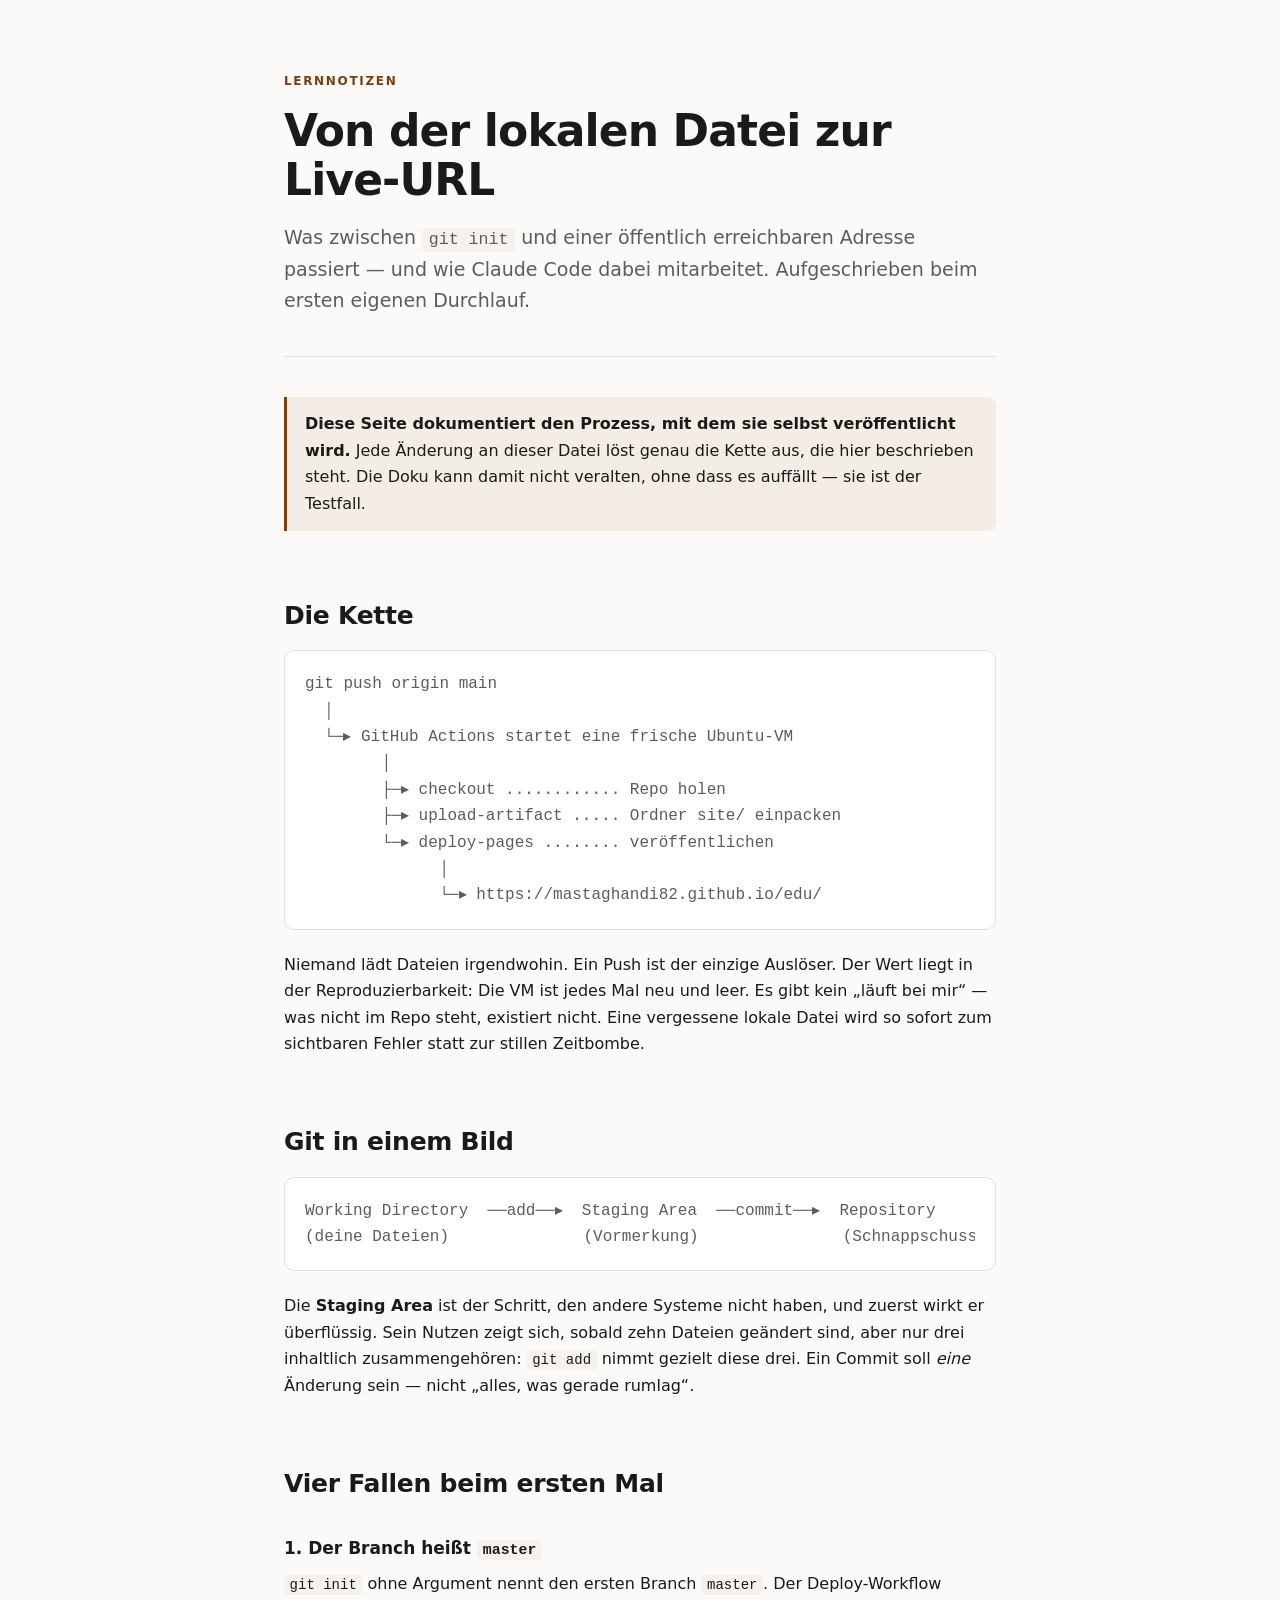
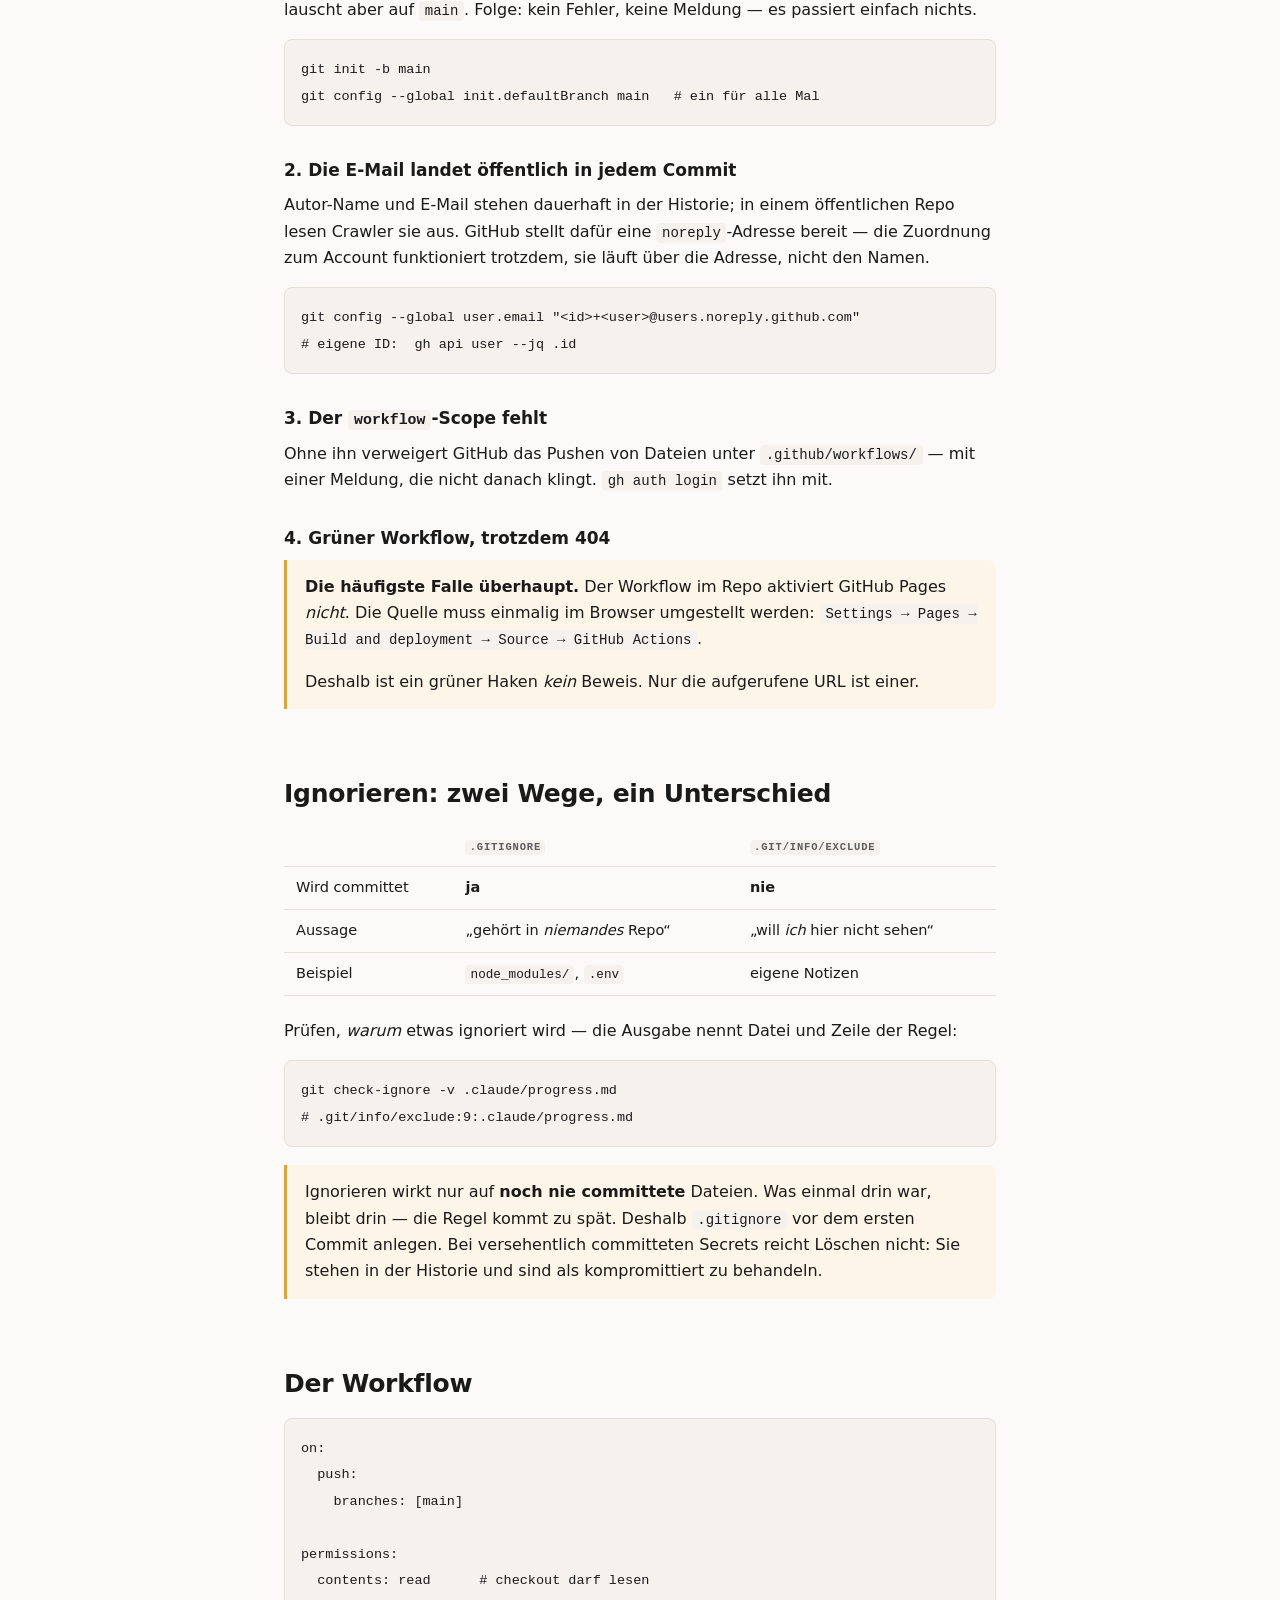
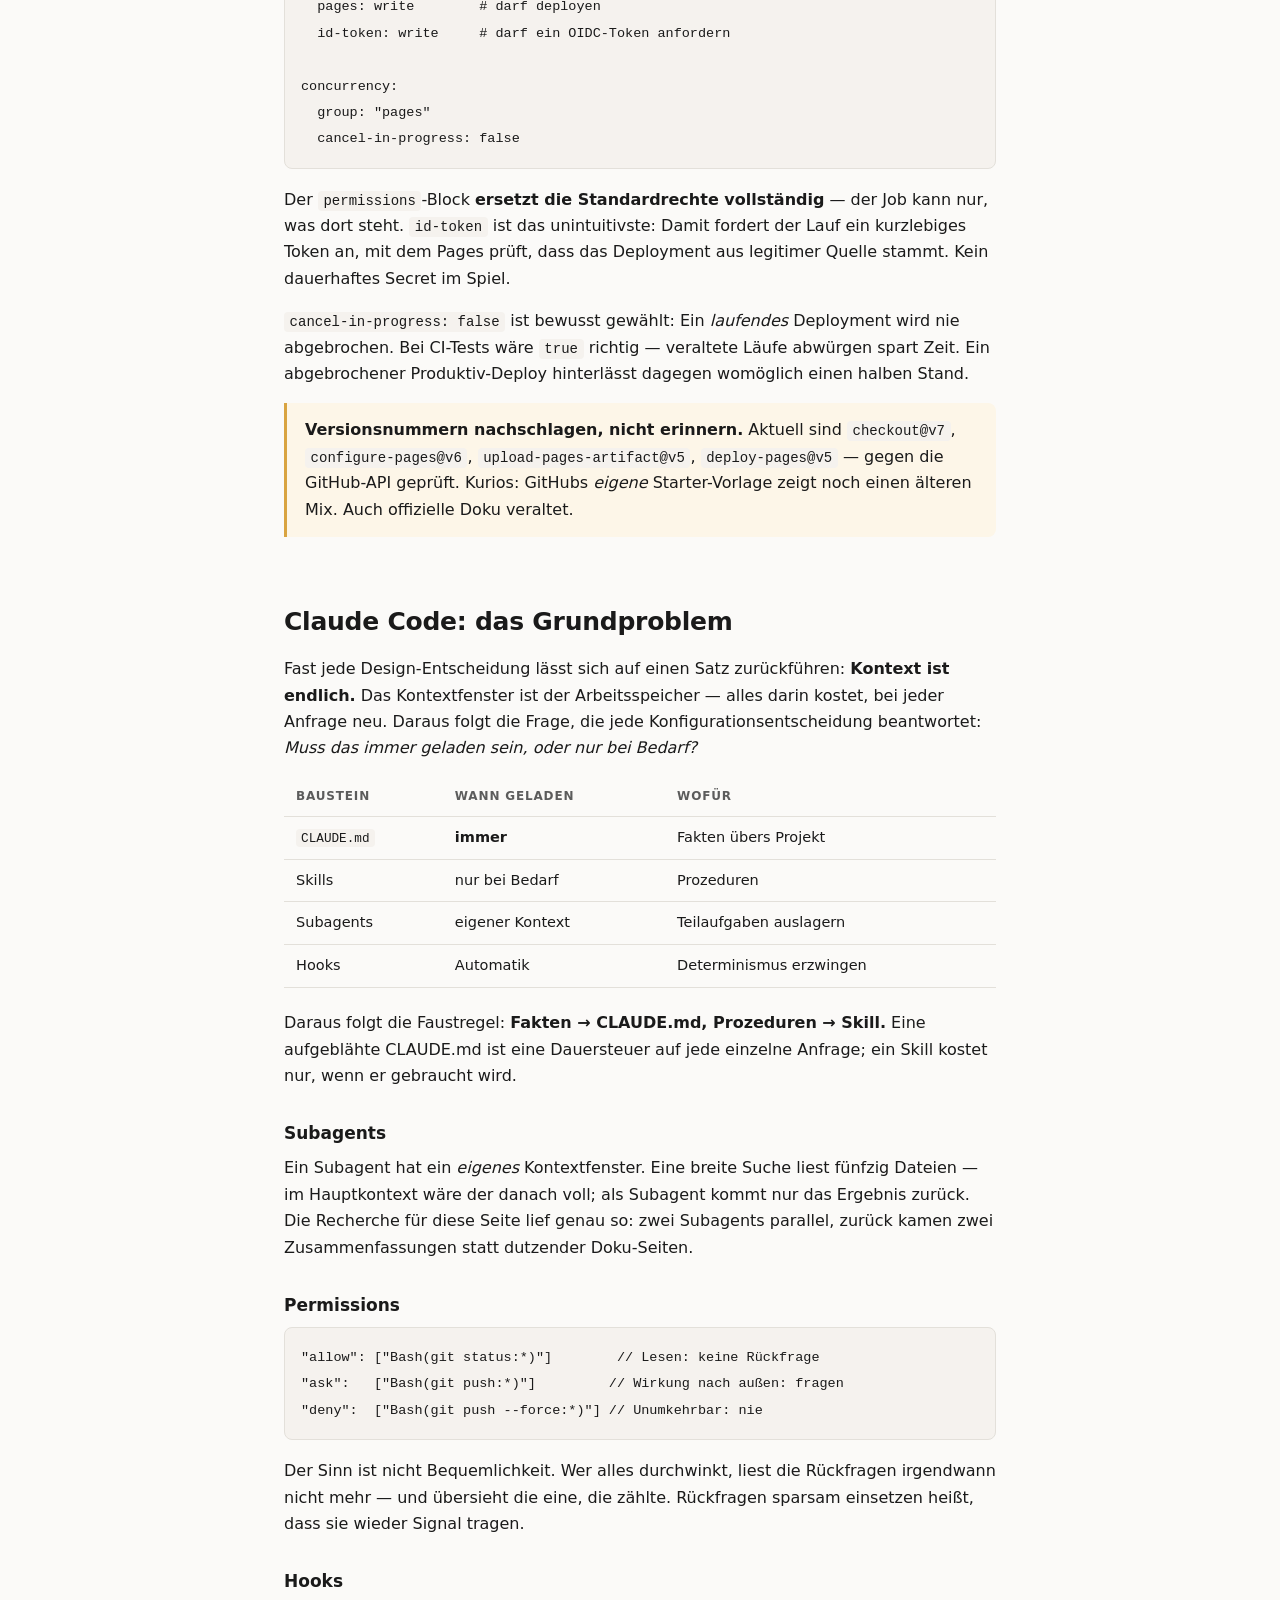
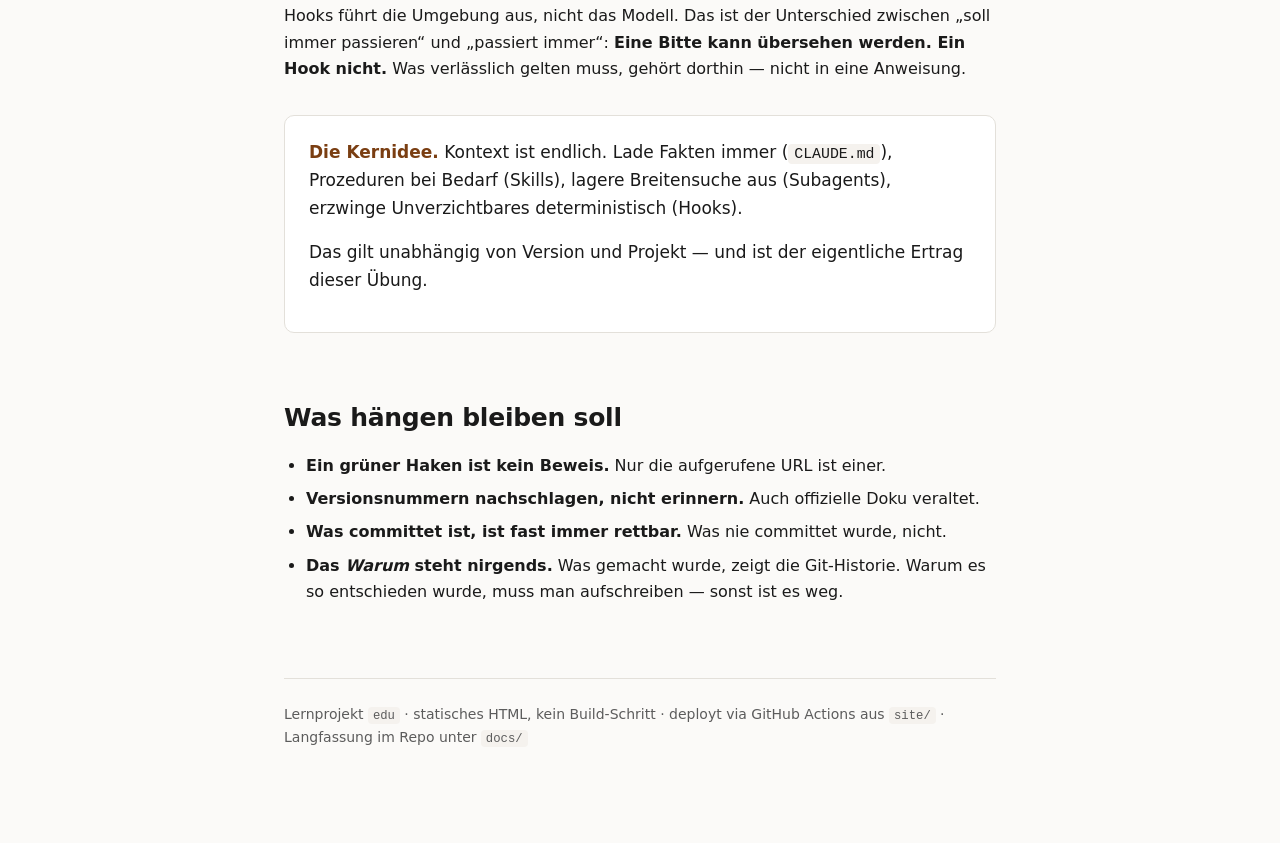
==== site/index.html @ ce2c56b6 "Lernprojekt aufsetzen: Doku, Claude-Konfiguration, Website Die deployte Website ist die Dokumentatio" ====
<!doctype html>
<html lang="de">
<head>
<meta charset="utf-8">
<meta name="viewport" content="width=device-width, initial-scale=1">
<title>Von der lokalen Datei zur Live-URL — Lernnotizen</title>
<meta name="description" content="Lernnotizen: Git, GitHub Pages und Claude Code. Diese Seite dokumentiert den Prozess, mit dem sie selbst deployt wird.">
<style>
  :root {
    --bg: #fbfaf8;
    --surface: #ffffff;
    --text: #1a1a1a;
    --muted: #5c5c5c;
    --line: #e3e0da;
    --accent: #7a3e12;
    --accent-soft: #f3ede5;
    --code-bg: #f5f2ee;
    --warn-bg: #fdf6e8;
    --warn-line: #d9a441;
  }
  @media (prefers-color-scheme: dark) {
    :root {
      --bg: #16151a;
      --surface: #1e1d23;
      --text: #e8e6e3;
      --muted: #a09d98;
      --line: #33313a;
      --accent: #e0a370;
      --accent-soft: #2a2129;
      --code-bg: #242229;
      --warn-bg: #2a2318;
      --warn-line: #8a6a2a;
    }
  }
  * { box-sizing: border-box; }
  body {
    margin: 0;
    background: var(--bg);
    color: var(--text);
    font: 16px/1.65 ui-sans-serif, system-ui, -apple-system, "Segoe UI", sans-serif;
    -webkit-font-smoothing: antialiased;
  }
  .wrap { max-width: 760px; margin: 0 auto; padding: 0 24px 96px; }
  header { padding: 72px 0 40px; border-bottom: 1px solid var(--line); margin-bottom: 40px; }
  .kicker {
    font-size: 12px; letter-spacing: .14em; text-transform: uppercase;
    color: var(--accent); font-weight: 600; margin: 0 0 14px;
  }
  h1 { font-size: clamp(30px, 5.5vw, 44px); line-height: 1.12; margin: 0 0 18px; letter-spacing: -.02em; }
  .lede { font-size: 19px; color: var(--muted); margin: 0; }
  h2 {
    font-size: 25px; margin: 56px 0 14px; letter-spacing: -.01em;
    padding-top: 8px;
  }
  h3 { font-size: 17px; margin: 30px 0 8px; }
  p { margin: 0 0 16px; }
  a { color: var(--accent); }
  code {
    font-family: ui-monospace, "Cascadia Code", Consolas, monospace;
    font-size: .875em; background: var(--code-bg);
    padding: .14em .4em; border-radius: 4px;
  }
  pre {
    background: var(--code-bg); border: 1px solid var(--line);
    border-radius: 8px; padding: 16px; overflow-x: auto; margin: 0 0 18px;
  }
  pre code { background: none; padding: 0; font-size: 13.5px; line-height: 1.6; }
  .flow {
    background: var(--surface); border: 1px solid var(--line); border-radius: 10px;
    padding: 20px; margin: 0 0 22px; overflow-x: auto;
  }
  .flow pre { border: 0; background: none; padding: 0; margin: 0; color: var(--muted); }
  .note {
    background: var(--accent-soft); border-left: 3px solid var(--accent);
    padding: 14px 18px; border-radius: 0 8px 8px 0; margin: 0 0 22px;
  }
  .note p:last-child { margin-bottom: 0; }
  .warn {
    background: var(--warn-bg); border-left: 3px solid var(--warn-line);
    padding: 14px 18px; border-radius: 0 8px 8px 0; margin: 0 0 22px;
  }
  .warn p:last-child { margin-bottom: 0; }
  .tbl { overflow-x: auto; margin: 0 0 22px; }
  table { border-collapse: collapse; width: 100%; font-size: 14.5px; }
  th, td { text-align: left; padding: 9px 12px; border-bottom: 1px solid var(--line); vertical-align: top; }
  th { font-size: 12px; text-transform: uppercase; letter-spacing: .07em; color: var(--muted); font-weight: 600; }
  td code { white-space: nowrap; }
  ul, ol { margin: 0 0 16px; padding-left: 22px; }
  li { margin-bottom: 7px; }
  .key {
    font-size: 17px; border: 1px solid var(--line); background: var(--surface);
    border-radius: 10px; padding: 22px 24px; margin: 32px 0;
  }
  .key strong { color: var(--accent); }
  footer {
    margin-top: 72px; padding-top: 24px; border-top: 1px solid var(--line);
    color: var(--muted); font-size: 14px;
  }
</style>
</head>
<body>
<div class="wrap">

<header>
  <p class="kicker">Lernnotizen</p>
  <h1>Von der lokalen Datei zur Live-URL</h1>
  <p class="lede">
    Was zwischen <code>git init</code> und einer öffentlich erreichbaren Adresse passiert —
    und wie Claude Code dabei mitarbeitet. Aufgeschrieben beim ersten eigenen Durchlauf.
  </p>
</header>

<div class="note">
  <p><strong>Diese Seite dokumentiert den Prozess, mit dem sie selbst veröffentlicht wird.</strong>
  Jede Änderung an dieser Datei löst genau die Kette aus, die hier beschrieben steht. Die Doku
  kann damit nicht veralten, ohne dass es auffällt — sie ist der Testfall.</p>
</div>

<h2>Die Kette</h2>

<div class="flow">
<pre>git push origin main
  │
  └─▸ GitHub Actions startet eine frische Ubuntu-VM
        │
        ├─▸ checkout ............ Repo holen
        ├─▸ upload-artifact ..... Ordner site/ einpacken
        └─▸ deploy-pages ........ veröffentlichen
              │
              └─▸ https://mastaghandi82.github.io/edu/</pre>
</div>

<p>
  Niemand lädt Dateien irgendwohin. Ein Push ist der einzige Auslöser. Der Wert liegt in der
  Reproduzierbarkeit: Die VM ist jedes Mal neu und leer. Es gibt kein „läuft bei mir“ — was
  nicht im Repo steht, existiert nicht. Eine vergessene lokale Datei wird so sofort zum
  sichtbaren Fehler statt zur stillen Zeitbombe.
</p>

<h2>Git in einem Bild</h2>

<div class="flow">
<pre>Working Directory  ──add──▸  Staging Area  ──commit──▸  Repository
(deine Dateien)              (Vormerkung)               (Schnappschuss)</pre>
</div>

<p>
  Die <strong>Staging Area</strong> ist der Schritt, den andere Systeme nicht haben, und
  zuerst wirkt er überflüssig. Sein Nutzen zeigt sich, sobald zehn Dateien geändert sind, aber
  nur drei inhaltlich zusammengehören: <code>git add</code> nimmt gezielt diese drei. Ein
  Commit soll <em>eine</em> Änderung sein — nicht „alles, was gerade rumlag“.
</p>

<h2>Vier Fallen beim ersten Mal</h2>

<h3>1. Der Branch heißt <code>master</code></h3>
<p>
  <code>git init</code> ohne Argument nennt den ersten Branch <code>master</code>. Der
  Deploy-Workflow lauscht aber auf <code>main</code>. Folge: kein Fehler, keine Meldung — es
  passiert einfach nichts.
</p>
<pre><code>git init -b main
git config --global init.defaultBranch main   # ein für alle Mal</code></pre>

<h3>2. Die E-Mail landet öffentlich in jedem Commit</h3>
<p>
  Autor-Name und E-Mail stehen dauerhaft in der Historie; in einem öffentlichen Repo lesen
  Crawler sie aus. GitHub stellt dafür eine <code>noreply</code>-Adresse bereit — die
  Zuordnung zum Account funktioniert trotzdem, sie läuft über die Adresse, nicht den Namen.
</p>
<pre><code>git config --global user.email "&lt;id&gt;+&lt;user&gt;@users.noreply.github.com"
# eigene ID:  gh api user --jq .id</code></pre>

<h3>3. Der <code>workflow</code>-Scope fehlt</h3>
<p>
  Ohne ihn verweigert GitHub das Pushen von Dateien unter <code>.github/workflows/</code> —
  mit einer Meldung, die nicht danach klingt. <code>gh auth login</code> setzt ihn mit.
</p>

<h3>4. Grüner Workflow, trotzdem 404</h3>
<div class="warn">
  <p><strong>Die häufigste Falle überhaupt.</strong> Der Workflow im Repo aktiviert GitHub
  Pages <em>nicht</em>. Die Quelle muss einmalig im Browser umgestellt werden:
  <code>Settings → Pages → Build and deployment → Source → GitHub Actions</code>.</p>
  <p>Deshalb ist ein grüner Haken <em>kein</em> Beweis. Nur die aufgerufene URL ist einer.</p>
</div>

<h2>Ignorieren: zwei Wege, ein Unterschied</h2>

<div class="tbl">
<table>
  <tr><th></th><th><code>.gitignore</code></th><th><code>.git/info/exclude</code></th></tr>
  <tr><td>Wird committet</td><td><strong>ja</strong></td><td><strong>nie</strong></td></tr>
  <tr><td>Aussage</td><td>„gehört in <em>niemandes</em> Repo“</td><td>„will <em>ich</em> hier nicht sehen“</td></tr>
  <tr><td>Beispiel</td><td><code>node_modules/</code>, <code>.env</code></td><td>eigene Notizen</td></tr>
</table>
</div>

<p>
  Prüfen, <em>warum</em> etwas ignoriert wird — die Ausgabe nennt Datei und Zeile der Regel:
</p>
<pre><code>git check-ignore -v .claude/progress.md
# .git/info/exclude:9:.claude/progress.md</code></pre>

<div class="warn">
  <p>Ignorieren wirkt nur auf <strong>noch nie committete</strong> Dateien. Was einmal drin
  war, bleibt drin — die Regel kommt zu spät. Deshalb <code>.gitignore</code> vor dem ersten
  Commit anlegen. Bei versehentlich committeten Secrets reicht Löschen nicht: Sie stehen in
  der Historie und sind als kompromittiert zu behandeln.</p>
</div>

<h2>Der Workflow</h2>

<pre><code>on:
  push:
    branches: [main]

permissions:
  contents: read      # checkout darf lesen
  pages: write        # darf deployen
  id-token: write     # darf ein OIDC-Token anfordern

concurrency:
  group: "pages"
  cancel-in-progress: false</code></pre>

<p>
  Der <code>permissions</code>-Block <strong>ersetzt die Standardrechte vollständig</strong> —
  der Job kann nur, was dort steht. <code>id-token</code> ist das unintuitivste: Damit fordert
  der Lauf ein kurzlebiges Token an, mit dem Pages prüft, dass das Deployment aus legitimer
  Quelle stammt. Kein dauerhaftes Secret im Spiel.
</p>
<p>
  <code>cancel-in-progress: false</code> ist bewusst gewählt: Ein <em>laufendes</em> Deployment
  wird nie abgebrochen. Bei CI-Tests wäre <code>true</code> richtig — veraltete Läufe
  abwürgen spart Zeit. Ein abgebrochener Produktiv-Deploy hinterlässt dagegen womöglich einen
  halben Stand.
</p>

<div class="warn">
  <p><strong>Versionsnummern nachschlagen, nicht erinnern.</strong> Aktuell sind
  <code>checkout@v7</code>, <code>configure-pages@v6</code>,
  <code>upload-pages-artifact@v5</code>, <code>deploy-pages@v5</code> — gegen die GitHub-API
  geprüft. Kurios: GitHubs <em>eigene</em> Starter-Vorlage zeigt noch einen älteren Mix. Auch
  offizielle Doku veraltet.</p>
</div>

<h2>Claude Code: das Grundproblem</h2>

<p>
  Fast jede Design-Entscheidung lässt sich auf einen Satz zurückführen: <strong>Kontext ist
  endlich.</strong> Das Kontextfenster ist der Arbeitsspeicher — alles darin kostet, bei jeder
  Anfrage neu. Daraus folgt die Frage, die jede Konfigurationsentscheidung beantwortet:
  <em>Muss das immer geladen sein, oder nur bei Bedarf?</em>
</p>

<div class="tbl">
<table>
  <tr><th>Baustein</th><th>Wann geladen</th><th>Wofür</th></tr>
  <tr><td><code>CLAUDE.md</code></td><td><strong>immer</strong></td><td>Fakten übers Projekt</td></tr>
  <tr><td>Skills</td><td>nur bei Bedarf</td><td>Prozeduren</td></tr>
  <tr><td>Subagents</td><td>eigener Kontext</td><td>Teilaufgaben auslagern</td></tr>
  <tr><td>Hooks</td><td>Automatik</td><td>Determinismus erzwingen</td></tr>
</table>
</div>

<p>
  Daraus folgt die Faustregel: <strong>Fakten → CLAUDE.md, Prozeduren → Skill.</strong> Eine
  aufgeblähte CLAUDE.md ist eine Dauersteuer auf jede einzelne Anfrage; ein Skill kostet nur,
  wenn er gebraucht wird.
</p>

<h3>Subagents</h3>
<p>
  Ein Subagent hat ein <em>eigenes</em> Kontextfenster. Eine breite Suche liest fünfzig
  Dateien — im Hauptkontext wäre der danach voll; als Subagent kommt nur das Ergebnis zurück.
  Die Recherche für diese Seite lief genau so: zwei Subagents parallel, zurück kamen zwei
  Zusammenfassungen statt dutzender Doku-Seiten.
</p>

<h3>Permissions</h3>
<pre><code>"allow": ["Bash(git status:*)"]        // Lesen: keine Rückfrage
"ask":   ["Bash(git push:*)"]         // Wirkung nach außen: fragen
"deny":  ["Bash(git push --force:*)"] // Unumkehrbar: nie</code></pre>
<p>
  Der Sinn ist nicht Bequemlichkeit. Wer alles durchwinkt, liest die Rückfragen irgendwann
  nicht mehr — und übersieht die eine, die zählte. Rückfragen sparsam einsetzen heißt, dass
  sie wieder Signal tragen.
</p>

<h3>Hooks</h3>
<p>
  Hooks führt die Umgebung aus, nicht das Modell. Das ist der Unterschied zwischen „soll immer
  passieren“ und „passiert immer“: <strong>Eine Bitte kann übersehen werden. Ein Hook
  nicht.</strong> Was verlässlich gelten muss, gehört dorthin — nicht in eine Anweisung.
</p>

<div class="key">
  <p><strong>Die Kernidee.</strong> Kontext ist endlich. Lade Fakten immer
  (<code>CLAUDE.md</code>), Prozeduren bei Bedarf (Skills), lagere Breitensuche aus
  (Subagents), erzwinge Unverzichtbares deterministisch (Hooks).</p>
  <p style="margin-top:12px">Das gilt unabhängig von Version und Projekt — und ist der
  eigentliche Ertrag dieser Übung.</p>
</div>

<h2>Was hängen bleiben soll</h2>
<ul>
  <li><strong>Ein grüner Haken ist kein Beweis.</strong> Nur die aufgerufene URL ist einer.</li>
  <li><strong>Versionsnummern nachschlagen, nicht erinnern.</strong> Auch offizielle Doku veraltet.</li>
  <li><strong>Was committet ist, ist fast immer rettbar.</strong> Was nie committet wurde, nicht.</li>
  <li><strong>Das <em>Warum</em> steht nirgends.</strong> Was gemacht wurde, zeigt die Git-Historie.
      Warum es so entschieden wurde, muss man aufschreiben — sonst ist es weg.</li>
</ul>

<footer>
  Lernprojekt <code>edu</code> · statisches HTML, kein Build-Schritt ·
  deployt via GitHub Actions aus <code>site/</code> ·
  Langfassung im Repo unter <code>docs/</code>
</footer>

</div>
</body>
</html>
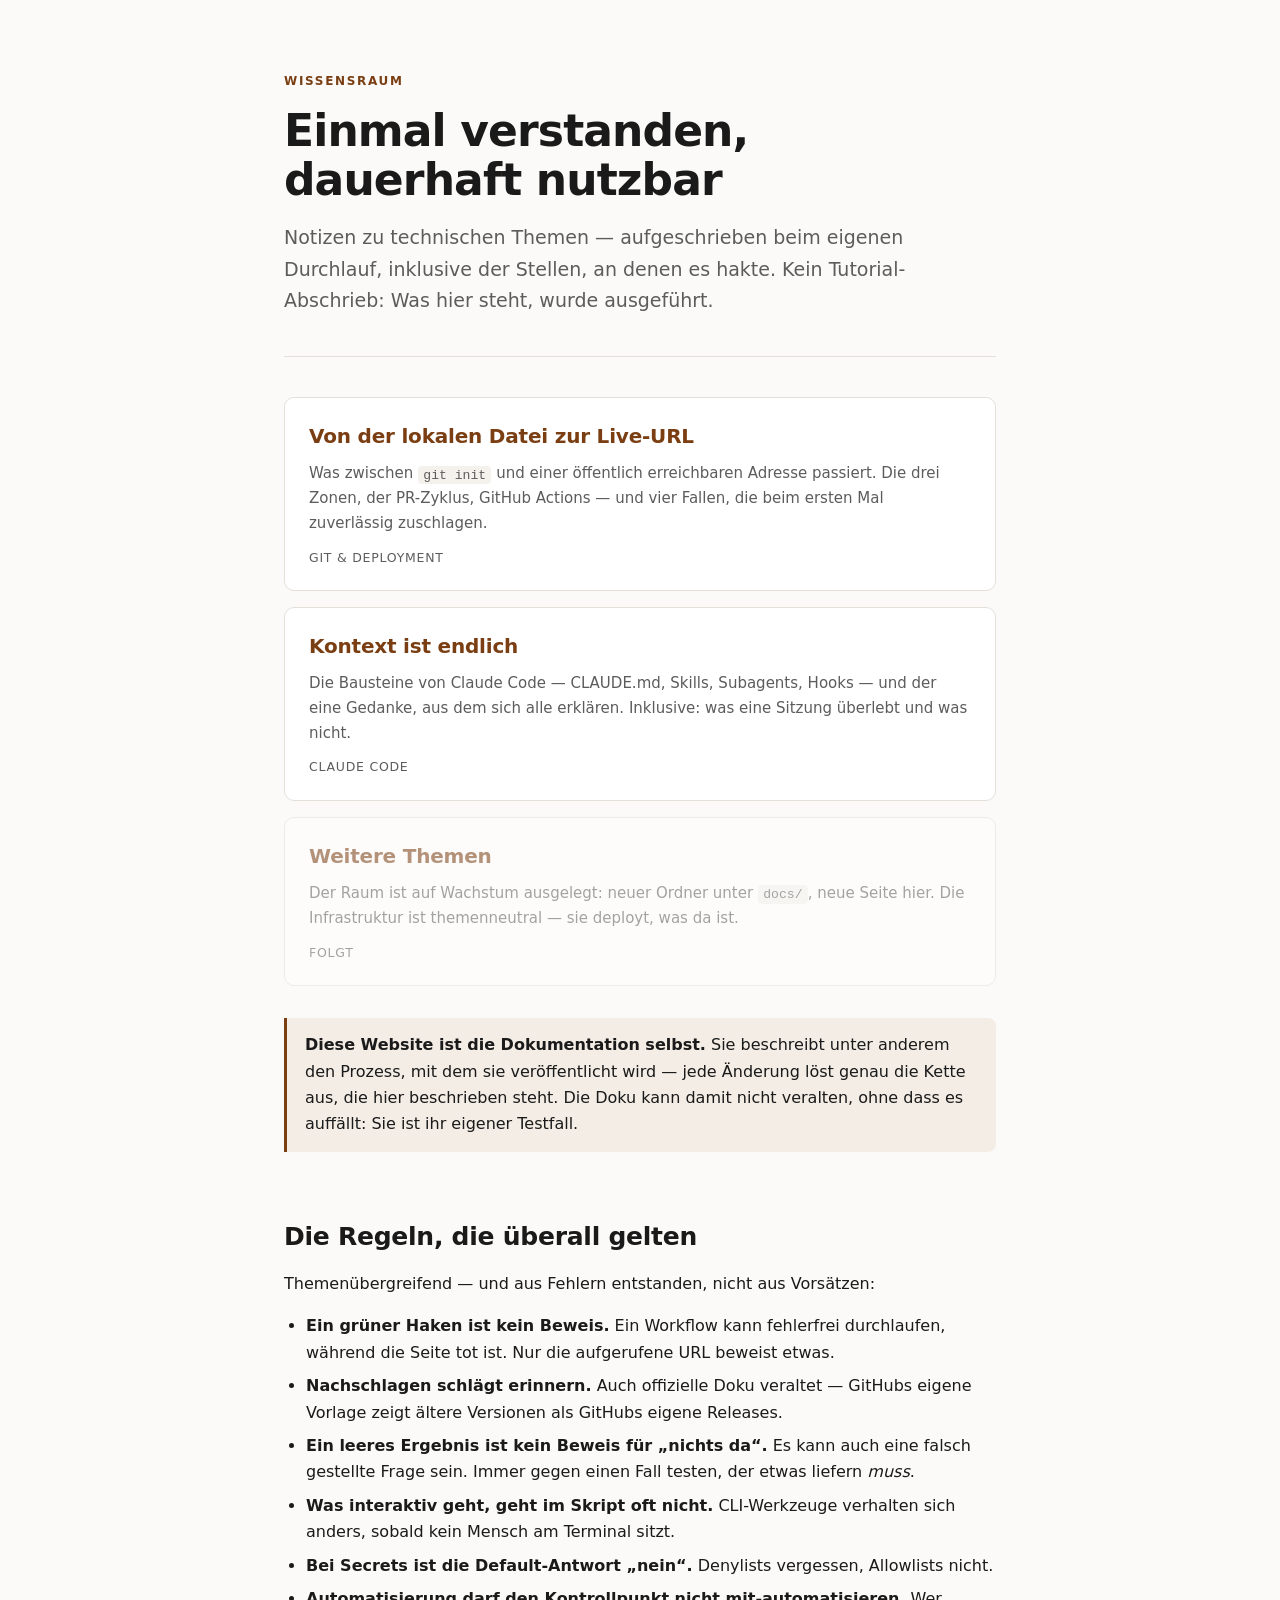
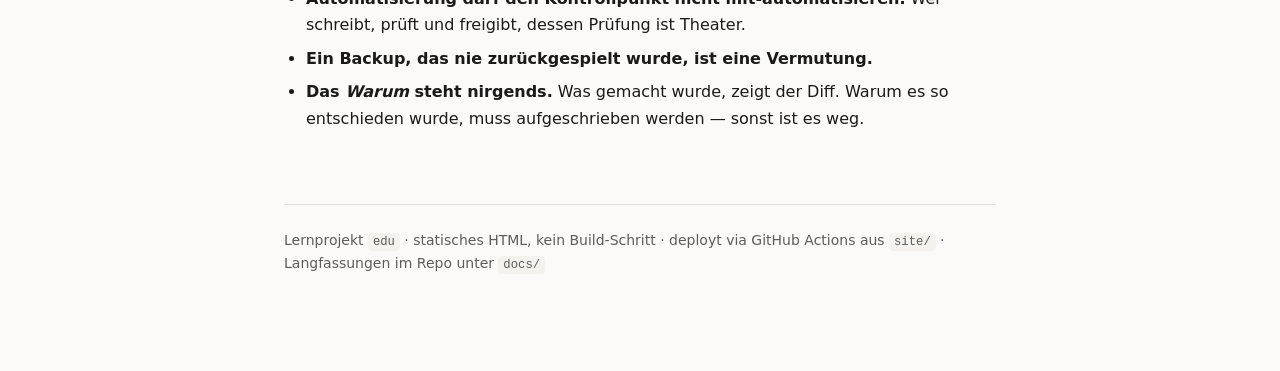
==== commit 20a3fa04: "Workspace zum Wissensraum oeffnen Bisher war Zweck und Struktur auf Git/Deployment festgelegt. Der W" ====
--- a/site/index.html
+++ b/site/index.html
@@ -3,319 +3,105 @@
 <head>
 <meta charset="utf-8">
 <meta name="viewport" content="width=device-width, initial-scale=1">
-<title>Von der lokalen Datei zur Live-URL — Lernnotizen</title>
-<meta name="description" content="Lernnotizen: Git, GitHub Pages und Claude Code. Diese Seite dokumentiert den Prozess, mit dem sie selbst deployt wird.">
-<style>
-  :root {
-    --bg: #fbfaf8;
-    --surface: #ffffff;
-    --text: #1a1a1a;
-    --muted: #5c5c5c;
-    --line: #e3e0da;
-    --accent: #7a3e12;
-    --accent-soft: #f3ede5;
-    --code-bg: #f5f2ee;
-    --warn-bg: #fdf6e8;
-    --warn-line: #d9a441;
-  }
-  @media (prefers-color-scheme: dark) {
-    :root {
-      --bg: #16151a;
-      --surface: #1e1d23;
-      --text: #e8e6e3;
-      --muted: #a09d98;
-      --line: #33313a;
-      --accent: #e0a370;
-      --accent-soft: #2a2129;
-      --code-bg: #242229;
-      --warn-bg: #2a2318;
-      --warn-line: #8a6a2a;
-    }
-  }
-  * { box-sizing: border-box; }
-  body {
-    margin: 0;
-    background: var(--bg);
-    color: var(--text);
-    font: 16px/1.65 ui-sans-serif, system-ui, -apple-system, "Segoe UI", sans-serif;
-    -webkit-font-smoothing: antialiased;
-  }
-  .wrap { max-width: 760px; margin: 0 auto; padding: 0 24px 96px; }
-  header { padding: 72px 0 40px; border-bottom: 1px solid var(--line); margin-bottom: 40px; }
-  .kicker {
-    font-size: 12px; letter-spacing: .14em; text-transform: uppercase;
-    color: var(--accent); font-weight: 600; margin: 0 0 14px;
-  }
-  h1 { font-size: clamp(30px, 5.5vw, 44px); line-height: 1.12; margin: 0 0 18px; letter-spacing: -.02em; }
-  .lede { font-size: 19px; color: var(--muted); margin: 0; }
-  h2 {
-    font-size: 25px; margin: 56px 0 14px; letter-spacing: -.01em;
-    padding-top: 8px;
-  }
-  h3 { font-size: 17px; margin: 30px 0 8px; }
-  p { margin: 0 0 16px; }
-  a { color: var(--accent); }
-  code {
-    font-family: ui-monospace, "Cascadia Code", Consolas, monospace;
-    font-size: .875em; background: var(--code-bg);
-    padding: .14em .4em; border-radius: 4px;
-  }
-  pre {
-    background: var(--code-bg); border: 1px solid var(--line);
-    border-radius: 8px; padding: 16px; overflow-x: auto; margin: 0 0 18px;
-  }
-  pre code { background: none; padding: 0; font-size: 13.5px; line-height: 1.6; }
-  .flow {
-    background: var(--surface); border: 1px solid var(--line); border-radius: 10px;
-    padding: 20px; margin: 0 0 22px; overflow-x: auto;
-  }
-  .flow pre { border: 0; background: none; padding: 0; margin: 0; color: var(--muted); }
-  .note {
-    background: var(--accent-soft); border-left: 3px solid var(--accent);
-    padding: 14px 18px; border-radius: 0 8px 8px 0; margin: 0 0 22px;
-  }
-  .note p:last-child { margin-bottom: 0; }
-  .warn {
-    background: var(--warn-bg); border-left: 3px solid var(--warn-line);
-    padding: 14px 18px; border-radius: 0 8px 8px 0; margin: 0 0 22px;
-  }
-  .warn p:last-child { margin-bottom: 0; }
-  .tbl { overflow-x: auto; margin: 0 0 22px; }
-  table { border-collapse: collapse; width: 100%; font-size: 14.5px; }
-  th, td { text-align: left; padding: 9px 12px; border-bottom: 1px solid var(--line); vertical-align: top; }
-  th { font-size: 12px; text-transform: uppercase; letter-spacing: .07em; color: var(--muted); font-weight: 600; }
-  td code { white-space: nowrap; }
-  ul, ol { margin: 0 0 16px; padding-left: 22px; }
-  li { margin-bottom: 7px; }
-  .key {
-    font-size: 17px; border: 1px solid var(--line); background: var(--surface);
-    border-radius: 10px; padding: 22px 24px; margin: 32px 0;
-  }
-  .key strong { color: var(--accent); }
-  footer {
-    margin-top: 72px; padding-top: 24px; border-top: 1px solid var(--line);
-    color: var(--muted); font-size: 14px;
-  }
-</style>
+<title>edu — Wissensraum</title>
+<meta name="description" content="Notizen zu technischen Themen, die einmal verstanden dauerhaft tragen. Aufgeschrieben beim eigenen Durchlauf.">
+<link rel="stylesheet" href="style.css">
 </head>
 <body>
 <div class="wrap">
 
 <header>
-  <p class="kicker">Lernnotizen</p>
-  <h1>Von der lokalen Datei zur Live-URL</h1>
+  <p class="kicker">Wissensraum</p>
+  <h1>Einmal verstanden,<br>dauerhaft nutzbar</h1>
   <p class="lede">
-    Was zwischen <code>git init</code> und einer öffentlich erreichbaren Adresse passiert —
-    und wie Claude Code dabei mitarbeitet. Aufgeschrieben beim ersten eigenen Durchlauf.
+    Notizen zu technischen Themen — aufgeschrieben beim eigenen Durchlauf, inklusive der
+    Stellen, an denen es hakte. Kein Tutorial-Abschrieb: Was hier steht, wurde ausgeführt.
   </p>
 </header>
 
-<div class="note">
-  <p><strong>Diese Seite dokumentiert den Prozess, mit dem sie selbst veröffentlicht wird.</strong>
-  Jede Änderung an dieser Datei löst genau die Kette aus, die hier beschrieben steht. Die Doku
-  kann damit nicht veralten, ohne dass es auffällt — sie ist der Testfall.</p>
+<div class="cards">
+
+  <a class="card" href="git-deployment.html">
+    <h2>Von der lokalen Datei zur Live-URL</h2>
+    <p>
+      Was zwischen <code>git init</code> und einer öffentlich erreichbaren Adresse passiert.
+      Die drei Zonen, der PR-Zyklus, GitHub Actions — und vier Fallen, die beim ersten Mal
+      zuverlässig zuschlagen.
+    </p>
+    <p class="meta">Git &amp; Deployment</p>
+  </a>
+
+  <a class="card" href="claude-code.html">
+    <h2>Kontext ist endlich</h2>
+    <p>
+      Die Bausteine von Claude Code — CLAUDE.md, Skills, Subagents, Hooks — und der eine
+      Gedanke, aus dem sich alle erklären. Inklusive: was eine Sitzung überlebt und was nicht.
+    </p>
+    <p class="meta">Claude Code</p>
+  </a>
+
+  <div class="card soon">
+    <h2>Weitere Themen</h2>
+    <p>
+      Der Raum ist auf Wachstum ausgelegt: neuer Ordner unter <code>docs/</code>, neue Seite
+      hier. Die Infrastruktur ist themenneutral — sie deployt, was da ist.
+    </p>
+    <p class="meta">folgt</p>
+  </div>
+
 </div>
 
-<h2>Die Kette</h2>
-
-<div class="flow">
-<pre>git push origin main
-  │
-  └─▸ GitHub Actions startet eine frische Ubuntu-VM
-        │
-        ├─▸ checkout ............ Repo holen
-        ├─▸ upload-artifact ..... Ordner site/ einpacken
-        └─▸ deploy-pages ........ veröffentlichen
-              │
-              └─▸ https://mastaghandi82.github.io/edu/</pre>
+<div class="note">
+  <p><strong>Diese Website ist die Dokumentation selbst.</strong> Sie beschreibt unter anderem
+  den Prozess, mit dem sie veröffentlicht wird — jede Änderung löst genau die Kette aus, die
+  hier beschrieben steht. Die Doku kann damit nicht veralten, ohne dass es auffällt: Sie ist
+  ihr eigener Testfall.</p>
 </div>
 
+<h2>Die Regeln, die überall gelten</h2>
+
 <p>
-  Niemand lädt Dateien irgendwohin. Ein Push ist der einzige Auslöser. Der Wert liegt in der
-  Reproduzierbarkeit: Die VM ist jedes Mal neu und leer. Es gibt kein „läuft bei mir“ — was
-  nicht im Repo steht, existiert nicht. Eine vergessene lokale Datei wird so sofort zum
-  sichtbaren Fehler statt zur stillen Zeitbombe.
+  Themenübergreifend — und aus Fehlern entstanden, nicht aus Vorsätzen:
 </p>
 
-<h2>Git in einem Bild</h2>
-
-<div class="flow">
-<pre>Working Directory  ──add──▸  Staging Area  ──commit──▸  Repository
-(deine Dateien)              (Vormerkung)               (Schnappschuss)</pre>
-</div>
-
-<p>
-  Die <strong>Staging Area</strong> ist der Schritt, den andere Systeme nicht haben, und
-  zuerst wirkt er überflüssig. Sein Nutzen zeigt sich, sobald zehn Dateien geändert sind, aber
-  nur drei inhaltlich zusammengehören: <code>git add</code> nimmt gezielt diese drei. Ein
-  Commit soll <em>eine</em> Änderung sein — nicht „alles, was gerade rumlag“.
-</p>
-
-<h2>Vier Fallen beim ersten Mal</h2>
-
-<h3>1. Der Branch heißt <code>master</code></h3>
-<p>
-  <code>git init</code> ohne Argument nennt den ersten Branch <code>master</code>. Der
-  Deploy-Workflow lauscht aber auf <code>main</code>. Folge: kein Fehler, keine Meldung — es
-  passiert einfach nichts.
-</p>
-<pre><code>git init -b main
-git config --global init.defaultBranch main   # ein für alle Mal</code></pre>
-
-<h3>2. Die E-Mail landet öffentlich in jedem Commit</h3>
-<p>
-  Autor-Name und E-Mail stehen dauerhaft in der Historie; in einem öffentlichen Repo lesen
-  Crawler sie aus. GitHub stellt dafür eine <code>noreply</code>-Adresse bereit — die
-  Zuordnung zum Account funktioniert trotzdem, sie läuft über die Adresse, nicht den Namen.
-</p>
-<pre><code>git config --global user.email "&lt;id&gt;+&lt;user&gt;@users.noreply.github.com"
-# eigene ID:  gh api user --jq .id</code></pre>
-
-<h3>3. Der <code>workflow</code>-Scope fehlt</h3>
-<p>
-  Ohne ihn verweigert GitHub das Pushen von Dateien unter <code>.github/workflows/</code> —
-  mit einer Meldung, die nicht danach klingt. <code>gh auth login</code> setzt ihn mit.
-</p>
-
-<h3>4. Grüner Workflow, trotzdem 404</h3>
-<div class="warn">
-  <p><strong>Die häufigste Falle überhaupt.</strong> Der Workflow im Repo aktiviert GitHub
-  Pages <em>nicht</em>. Die Quelle muss einmalig im Browser umgestellt werden:
-  <code>Settings → Pages → Build and deployment → Source → GitHub Actions</code>.</p>
-  <p>Deshalb ist ein grüner Haken <em>kein</em> Beweis. Nur die aufgerufene URL ist einer.</p>
-</div>
-
-<h2>Ignorieren: zwei Wege, ein Unterschied</h2>
-
-<div class="tbl">
-<table>
-  <tr><th></th><th><code>.gitignore</code></th><th><code>.git/info/exclude</code></th></tr>
-  <tr><td>Wird committet</td><td><strong>ja</strong></td><td><strong>nie</strong></td></tr>
-  <tr><td>Aussage</td><td>„gehört in <em>niemandes</em> Repo“</td><td>„will <em>ich</em> hier nicht sehen“</td></tr>
-  <tr><td>Beispiel</td><td><code>node_modules/</code>, <code>.env</code></td><td>eigene Notizen</td></tr>
-</table>
-</div>
-
-<p>
-  Prüfen, <em>warum</em> etwas ignoriert wird — die Ausgabe nennt Datei und Zeile der Regel:
-</p>
-<pre><code>git check-ignore -v .claude/progress.md
-# .git/info/exclude:9:.claude/progress.md</code></pre>
-
-<div class="warn">
-  <p>Ignorieren wirkt nur auf <strong>noch nie committete</strong> Dateien. Was einmal drin
-  war, bleibt drin — die Regel kommt zu spät. Deshalb <code>.gitignore</code> vor dem ersten
-  Commit anlegen. Bei versehentlich committeten Secrets reicht Löschen nicht: Sie stehen in
-  der Historie und sind als kompromittiert zu behandeln.</p>
-</div>
-
-<h2>Der Workflow</h2>
-
-<pre><code>on:
-  push:
-    branches: [main]
-
-permissions:
-  contents: read      # checkout darf lesen
-  pages: write        # darf deployen
-  id-token: write     # darf ein OIDC-Token anfordern
-
-concurrency:
-  group: "pages"
-  cancel-in-progress: false</code></pre>
-
-<p>
-  Der <code>permissions</code>-Block <strong>ersetzt die Standardrechte vollständig</strong> —
-  der Job kann nur, was dort steht. <code>id-token</code> ist das unintuitivste: Damit fordert
-  der Lauf ein kurzlebiges Token an, mit dem Pages prüft, dass das Deployment aus legitimer
-  Quelle stammt. Kein dauerhaftes Secret im Spiel.
-</p>
-<p>
-  <code>cancel-in-progress: false</code> ist bewusst gewählt: Ein <em>laufendes</em> Deployment
-  wird nie abgebrochen. Bei CI-Tests wäre <code>true</code> richtig — veraltete Läufe
-  abwürgen spart Zeit. Ein abgebrochener Produktiv-Deploy hinterlässt dagegen womöglich einen
-  halben Stand.
-</p>
-
-<div class="warn">
-  <p><strong>Versionsnummern nachschlagen, nicht erinnern.</strong> Aktuell sind
-  <code>checkout@v7</code>, <code>configure-pages@v6</code>,
-  <code>upload-pages-artifact@v5</code>, <code>deploy-pages@v5</code> — gegen die GitHub-API
-  geprüft. Kurios: GitHubs <em>eigene</em> Starter-Vorlage zeigt noch einen älteren Mix. Auch
-  offizielle Doku veraltet.</p>
-</div>
-
-<h2>Claude Code: das Grundproblem</h2>
-
-<p>
-  Fast jede Design-Entscheidung lässt sich auf einen Satz zurückführen: <strong>Kontext ist
-  endlich.</strong> Das Kontextfenster ist der Arbeitsspeicher — alles darin kostet, bei jeder
-  Anfrage neu. Daraus folgt die Frage, die jede Konfigurationsentscheidung beantwortet:
-  <em>Muss das immer geladen sein, oder nur bei Bedarf?</em>
-</p>
-
-<div class="tbl">
-<table>
-  <tr><th>Baustein</th><th>Wann geladen</th><th>Wofür</th></tr>
-  <tr><td><code>CLAUDE.md</code></td><td><strong>immer</strong></td><td>Fakten übers Projekt</td></tr>
-  <tr><td>Skills</td><td>nur bei Bedarf</td><td>Prozeduren</td></tr>
-  <tr><td>Subagents</td><td>eigener Kontext</td><td>Teilaufgaben auslagern</td></tr>
-  <tr><td>Hooks</td><td>Automatik</td><td>Determinismus erzwingen</td></tr>
-</table>
-</div>
-
-<p>
-  Daraus folgt die Faustregel: <strong>Fakten → CLAUDE.md, Prozeduren → Skill.</strong> Eine
-  aufgeblähte CLAUDE.md ist eine Dauersteuer auf jede einzelne Anfrage; ein Skill kostet nur,
-  wenn er gebraucht wird.
-</p>
-
-<h3>Subagents</h3>
-<p>
-  Ein Subagent hat ein <em>eigenes</em> Kontextfenster. Eine breite Suche liest fünfzig
-  Dateien — im Hauptkontext wäre der danach voll; als Subagent kommt nur das Ergebnis zurück.
-  Die Recherche für diese Seite lief genau so: zwei Subagents parallel, zurück kamen zwei
-  Zusammenfassungen statt dutzender Doku-Seiten.
-</p>
-
-<h3>Permissions</h3>
-<pre><code>"allow": ["Bash(git status:*)"]        // Lesen: keine Rückfrage
-"ask":   ["Bash(git push:*)"]         // Wirkung nach außen: fragen
-"deny":  ["Bash(git push --force:*)"] // Unumkehrbar: nie</code></pre>
-<p>
-  Der Sinn ist nicht Bequemlichkeit. Wer alles durchwinkt, liest die Rückfragen irgendwann
-  nicht mehr — und übersieht die eine, die zählte. Rückfragen sparsam einsetzen heißt, dass
-  sie wieder Signal tragen.
-</p>
-
-<h3>Hooks</h3>
-<p>
-  Hooks führt die Umgebung aus, nicht das Modell. Das ist der Unterschied zwischen „soll immer
-  passieren“ und „passiert immer“: <strong>Eine Bitte kann übersehen werden. Ein Hook
-  nicht.</strong> Was verlässlich gelten muss, gehört dorthin — nicht in eine Anweisung.
-</p>
-
-<div class="key">
-  <p><strong>Die Kernidee.</strong> Kontext ist endlich. Lade Fakten immer
-  (<code>CLAUDE.md</code>), Prozeduren bei Bedarf (Skills), lagere Breitensuche aus
-  (Subagents), erzwinge Unverzichtbares deterministisch (Hooks).</p>
-  <p style="margin-top:12px">Das gilt unabhängig von Version und Projekt — und ist der
-  eigentliche Ertrag dieser Übung.</p>
-</div>
-
-<h2>Was hängen bleiben soll</h2>
 <ul>
-  <li><strong>Ein grüner Haken ist kein Beweis.</strong> Nur die aufgerufene URL ist einer.</li>
-  <li><strong>Versionsnummern nachschlagen, nicht erinnern.</strong> Auch offizielle Doku veraltet.</li>
-  <li><strong>Was committet ist, ist fast immer rettbar.</strong> Was nie committet wurde, nicht.</li>
-  <li><strong>Das <em>Warum</em> steht nirgends.</strong> Was gemacht wurde, zeigt die Git-Historie.
-      Warum es so entschieden wurde, muss man aufschreiben — sonst ist es weg.</li>
+  <li>
+    <strong>Ein grüner Haken ist kein Beweis.</strong> Ein Workflow kann fehlerfrei
+    durchlaufen, während die Seite tot ist. Nur die aufgerufene URL beweist etwas.
+  </li>
+  <li>
+    <strong>Nachschlagen schlägt erinnern.</strong> Auch offizielle Doku veraltet — GitHubs
+    eigene Vorlage zeigt ältere Versionen als GitHubs eigene Releases.
+  </li>
+  <li>
+    <strong>Ein leeres Ergebnis ist kein Beweis für „nichts da“.</strong> Es kann auch eine
+    falsch gestellte Frage sein. Immer gegen einen Fall testen, der etwas liefern <em>muss</em>.
+  </li>
+  <li>
+    <strong>Was interaktiv geht, geht im Skript oft nicht.</strong> CLI-Werkzeuge verhalten
+    sich anders, sobald kein Mensch am Terminal sitzt.
+  </li>
+  <li>
+    <strong>Bei Secrets ist die Default-Antwort „nein“.</strong> Denylists vergessen,
+    Allowlists nicht.
+  </li>
+  <li>
+    <strong>Automatisierung darf den Kontrollpunkt nicht mit-automatisieren.</strong> Wer
+    schreibt, prüft und freigibt, dessen Prüfung ist Theater.
+  </li>
+  <li>
+    <strong>Ein Backup, das nie zurückgespielt wurde, ist eine Vermutung.</strong>
+  </li>
+  <li>
+    <strong>Das <em>Warum</em> steht nirgends.</strong> Was gemacht wurde, zeigt der Diff.
+    Warum es so entschieden wurde, muss aufgeschrieben werden — sonst ist es weg.
+  </li>
 </ul>
 
 <footer>
   Lernprojekt <code>edu</code> · statisches HTML, kein Build-Schritt ·
   deployt via GitHub Actions aus <code>site/</code> ·
-  Langfassung im Repo unter <code>docs/</code>
+  Langfassungen im Repo unter <code>docs/</code>
 </footer>
 
 </div>
--- a/site/style.css
+++ b/site/style.css
@@ -0,0 +1,117 @@
+:root {
+  --bg: #fbfaf8;
+  --surface: #ffffff;
+  --text: #1a1a1a;
+  --muted: #5c5c5c;
+  --line: #e3e0da;
+  --accent: #7a3e12;
+  --accent-soft: #f3ede5;
+  --code-bg: #f5f2ee;
+  --warn-bg: #fdf6e8;
+  --warn-line: #d9a441;
+}
+@media (prefers-color-scheme: dark) {
+  :root {
+    --bg: #16151a;
+    --surface: #1e1d23;
+    --text: #e8e6e3;
+    --muted: #a09d98;
+    --line: #33313a;
+    --accent: #e0a370;
+    --accent-soft: #2a2129;
+    --code-bg: #242229;
+    --warn-bg: #2a2318;
+    --warn-line: #8a6a2a;
+  }
+}
+* { box-sizing: border-box; }
+body {
+  margin: 0;
+  background: var(--bg);
+  color: var(--text);
+  font: 16px/1.65 ui-sans-serif, system-ui, -apple-system, "Segoe UI", sans-serif;
+  -webkit-font-smoothing: antialiased;
+}
+.wrap { max-width: 760px; margin: 0 auto; padding: 0 24px 96px; }
+header { padding: 72px 0 40px; border-bottom: 1px solid var(--line); margin-bottom: 40px; }
+.kicker {
+  font-size: 12px; letter-spacing: .14em; text-transform: uppercase;
+  color: var(--accent); font-weight: 600; margin: 0 0 14px;
+}
+h1 { font-size: clamp(30px, 5.5vw, 44px); line-height: 1.12; margin: 0 0 18px; letter-spacing: -.02em; }
+.lede { font-size: 19px; color: var(--muted); margin: 0; }
+h2 { font-size: 25px; margin: 56px 0 14px; letter-spacing: -.01em; padding-top: 8px; }
+h3 { font-size: 17px; margin: 30px 0 8px; }
+p { margin: 0 0 16px; }
+a { color: var(--accent); }
+code {
+  font-family: ui-monospace, "Cascadia Code", Consolas, monospace;
+  font-size: .875em; background: var(--code-bg);
+  padding: .14em .4em; border-radius: 4px;
+}
+pre {
+  background: var(--code-bg); border: 1px solid var(--line);
+  border-radius: 8px; padding: 16px; overflow-x: auto; margin: 0 0 18px;
+}
+pre code { background: none; padding: 0; font-size: 13.5px; line-height: 1.6; }
+.flow {
+  background: var(--surface); border: 1px solid var(--line); border-radius: 10px;
+  padding: 20px; margin: 0 0 22px; overflow-x: auto;
+}
+.flow pre { border: 0; background: none; padding: 0; margin: 0; color: var(--muted); }
+.note {
+  background: var(--accent-soft); border-left: 3px solid var(--accent);
+  padding: 14px 18px; border-radius: 0 8px 8px 0; margin: 0 0 22px;
+}
+.note p:last-child { margin-bottom: 0; }
+.warn {
+  background: var(--warn-bg); border-left: 3px solid var(--warn-line);
+  padding: 14px 18px; border-radius: 0 8px 8px 0; margin: 0 0 22px;
+}
+.warn p:last-child { margin-bottom: 0; }
+.tbl { overflow-x: auto; margin: 0 0 22px; }
+table { border-collapse: collapse; width: 100%; font-size: 14.5px; }
+th, td { text-align: left; padding: 9px 12px; border-bottom: 1px solid var(--line); vertical-align: top; }
+th { font-size: 12px; text-transform: uppercase; letter-spacing: .07em; color: var(--muted); font-weight: 600; }
+td code { white-space: nowrap; }
+ul, ol { margin: 0 0 16px; padding-left: 22px; }
+li { margin-bottom: 7px; }
+.key {
+  font-size: 17px; border: 1px solid var(--line); background: var(--surface);
+  border-radius: 10px; padding: 22px 24px; margin: 32px 0;
+}
+.key strong { color: var(--accent); }
+footer {
+  margin-top: 72px; padding-top: 24px; border-top: 1px solid var(--line);
+  color: var(--muted); font-size: 14px;
+}
+
+/* --- Übersichtsseite --- */
+.cards { display: grid; gap: 16px; margin: 0 0 32px; }
+.card {
+  display: block; text-decoration: none; color: inherit;
+  background: var(--surface); border: 1px solid var(--line);
+  border-radius: 10px; padding: 22px 24px;
+  transition: border-color .15s ease, transform .15s ease;
+}
+.card:hover { border-color: var(--accent); transform: translateY(-2px); }
+.card h2 { margin: 0 0 8px; font-size: 20px; padding: 0; color: var(--accent); }
+.card p { margin: 0; color: var(--muted); font-size: 15px; }
+.card .meta {
+  margin-top: 12px; font-size: 12.5px; color: var(--muted);
+  text-transform: uppercase; letter-spacing: .06em;
+}
+.soon { opacity: .55; }
+.soon:hover { border-color: var(--line); transform: none; }
+
+/* --- Zurück-Link auf Themenseiten --- */
+.back {
+  display: inline-block; margin-bottom: 24px; font-size: 14px;
+  text-decoration: none; color: var(--muted);
+}
+.back:hover { color: var(--accent); }
+
+@media (prefers-reduced-motion: reduce) {
+  .card { transition: none; }
+  .card:hover { transform: none; }
+}
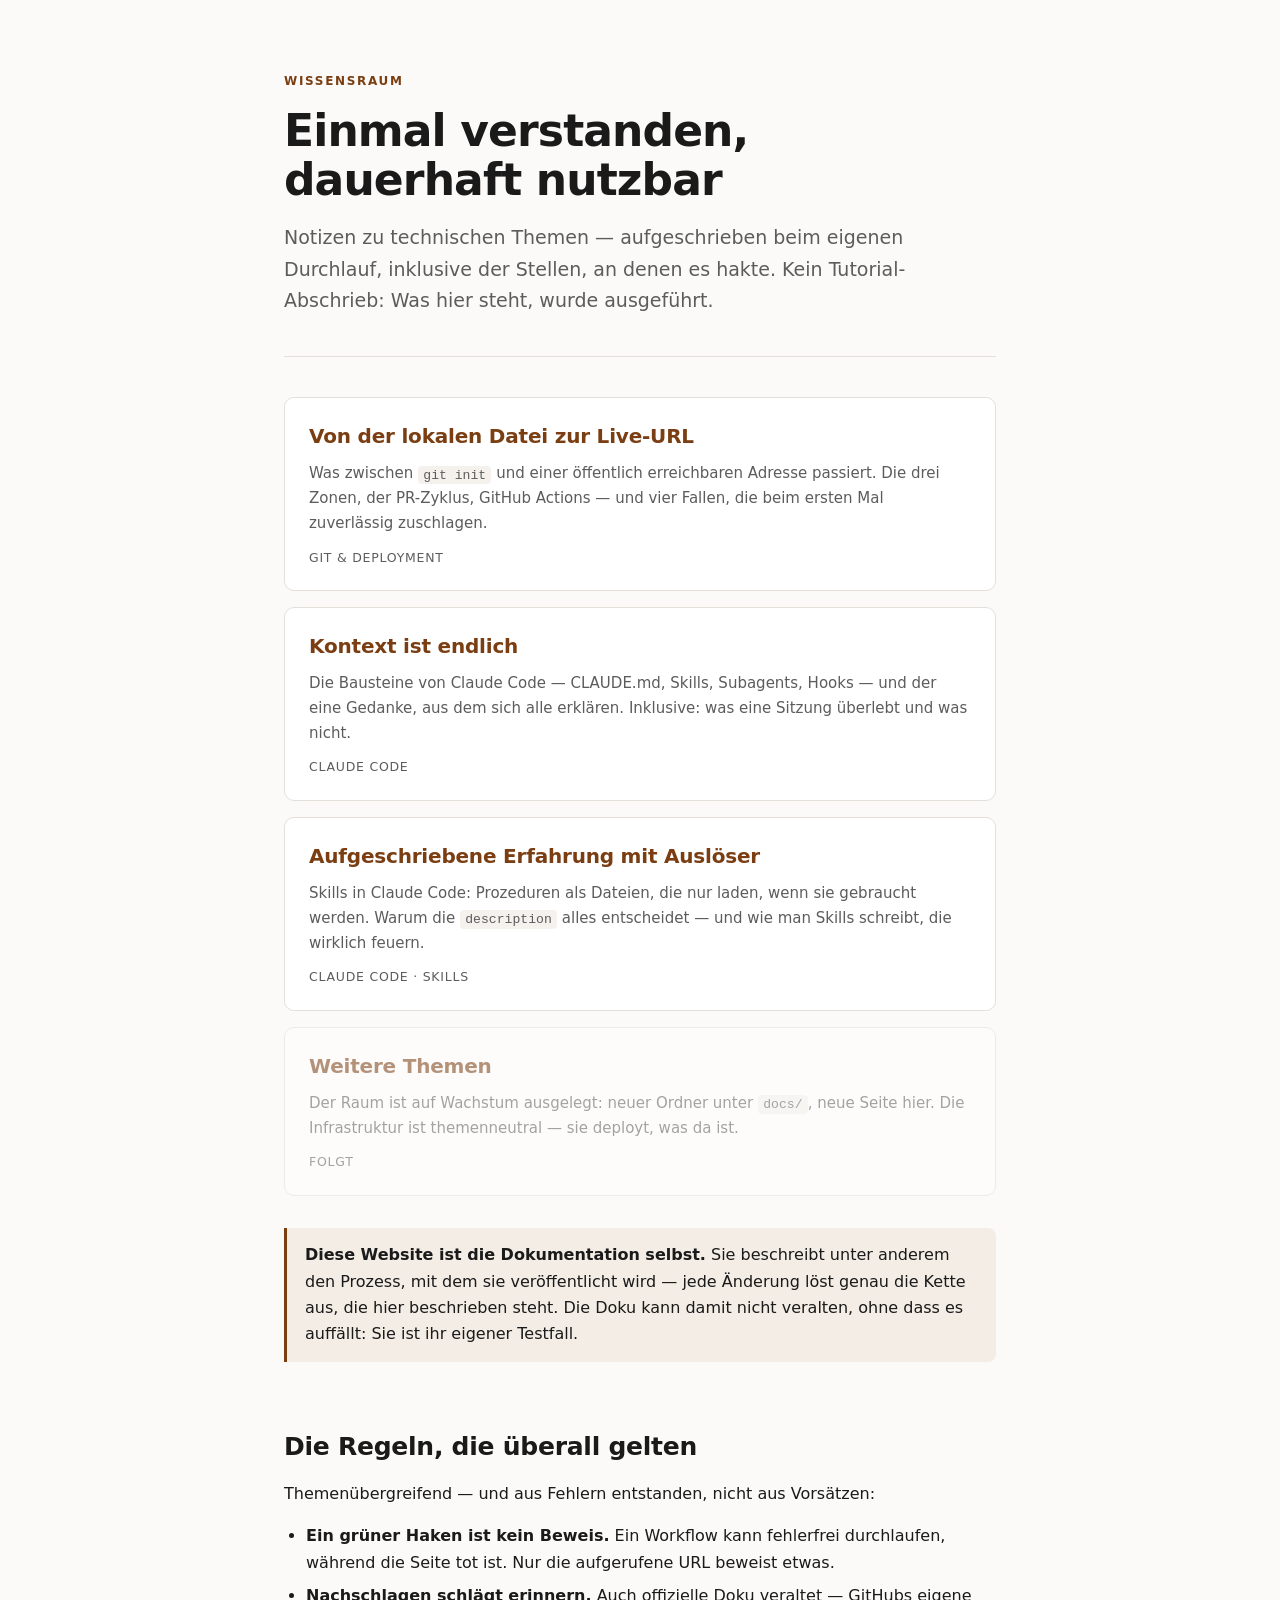
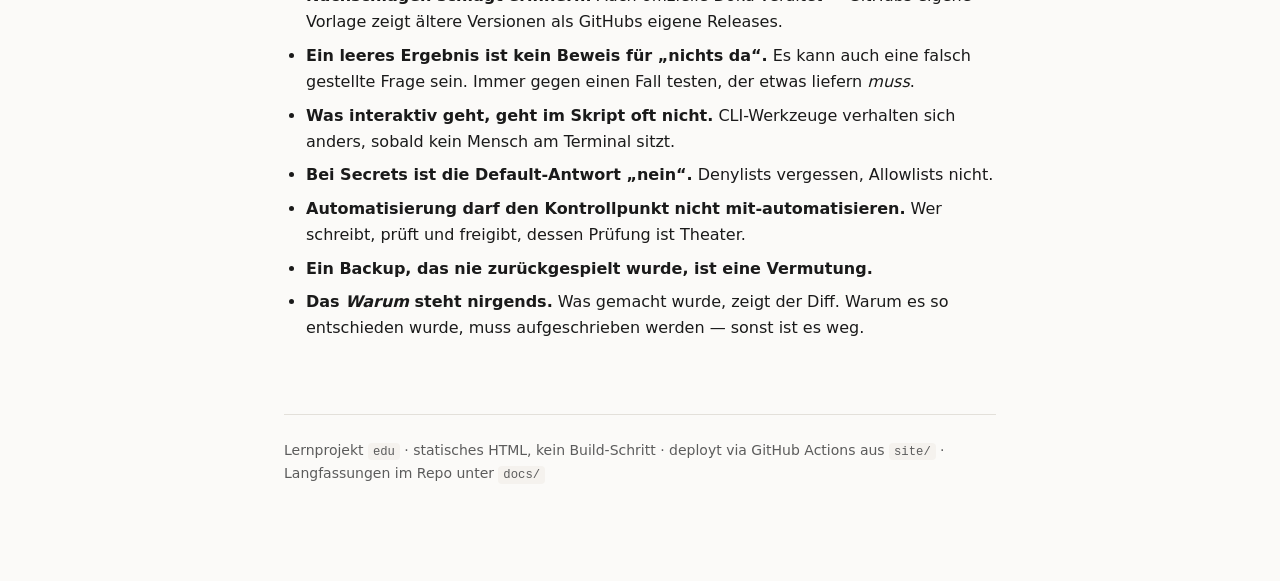
==== commit 96dc4af2: "Neues Thema: Skills als Vertiefung zu Claude Code Langform in docs/claude-code/02-skills.md, Seite i" ====
--- a/site/index.html
+++ b/site/index.html
@@ -38,6 +38,16 @@
       Gedanke, aus dem sich alle erklären. Inklusive: was eine Sitzung überlebt und was nicht.
     </p>
     <p class="meta">Claude Code</p>
+  </a>
+
+  <a class="card" href="claude-code-skills.html">
+    <h2>Aufgeschriebene Erfahrung mit Auslöser</h2>
+    <p>
+      Skills in Claude Code: Prozeduren als Dateien, die nur laden, wenn sie gebraucht
+      werden. Warum die <code>description</code> alles entscheidet — und wie man Skills
+      schreibt, die wirklich feuern.
+    </p>
+    <p class="meta">Claude Code · Skills</p>
   </a>
 
   <div class="card soon">
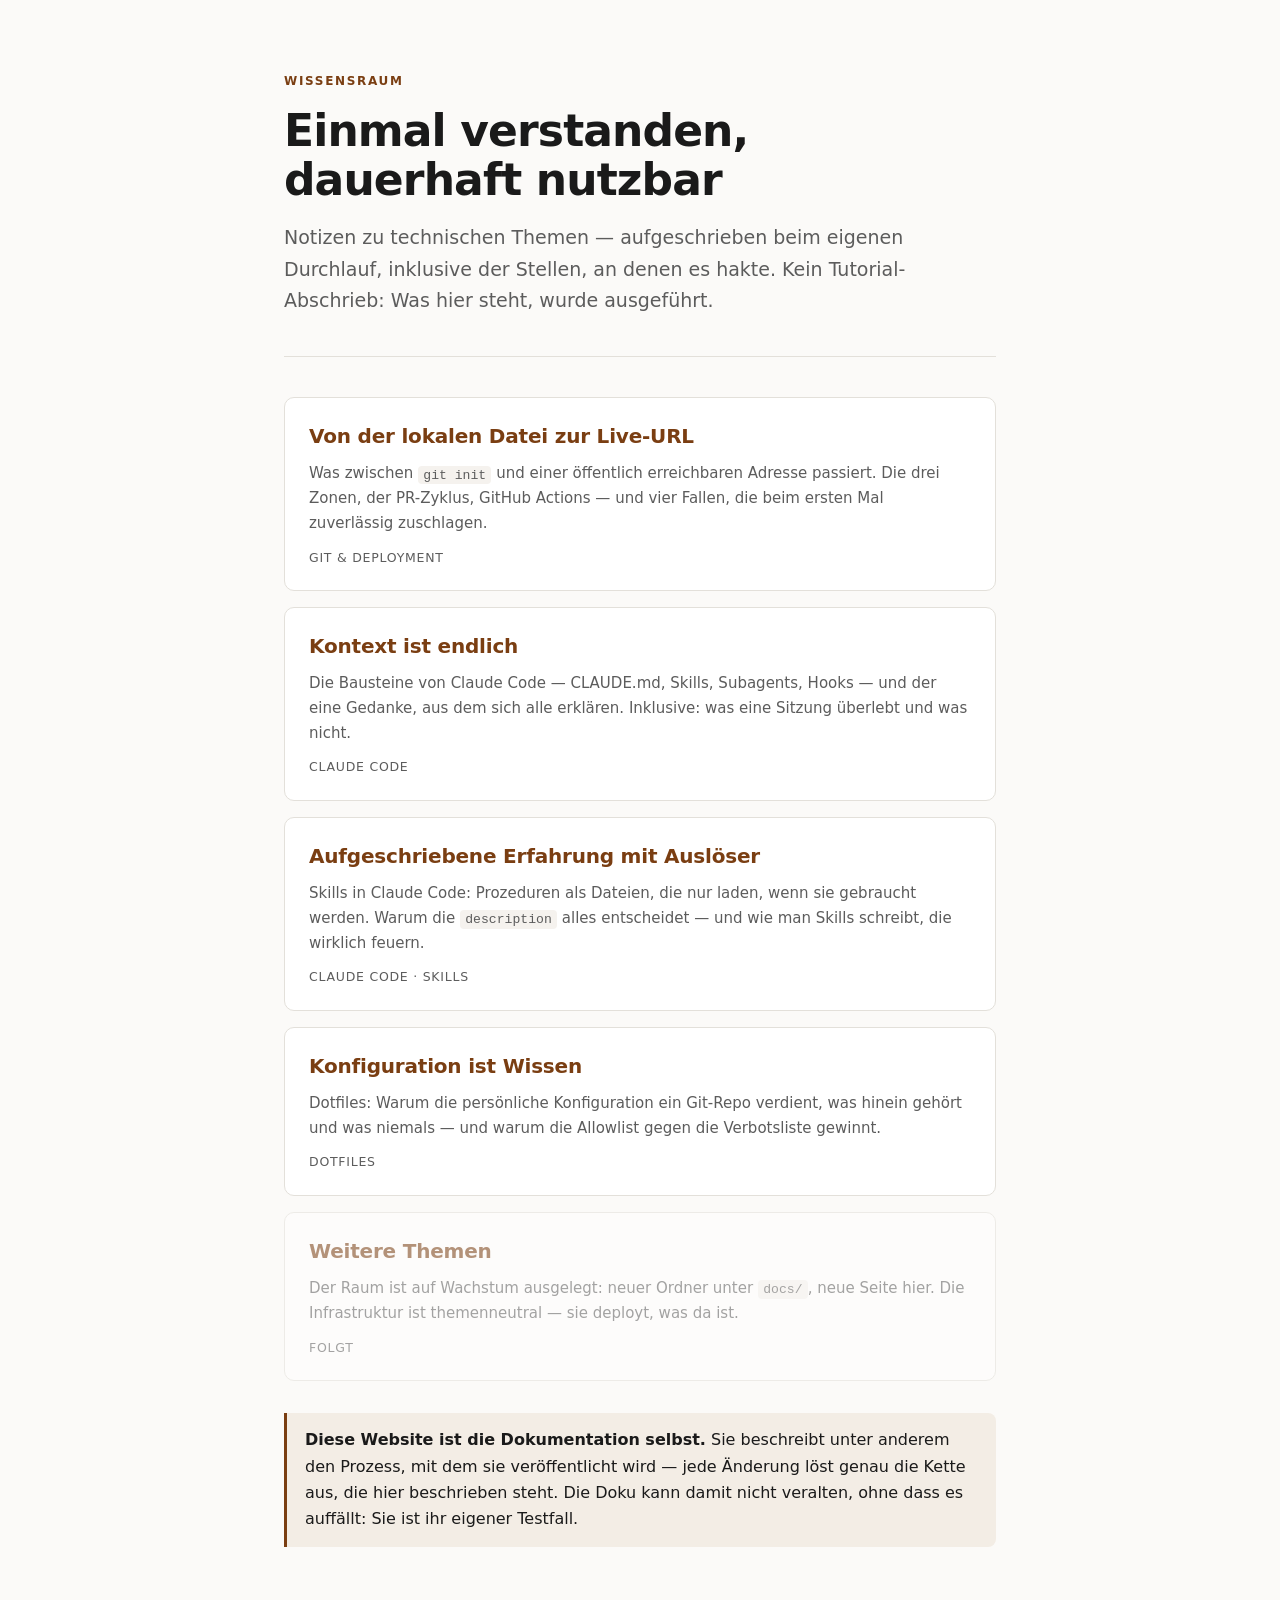
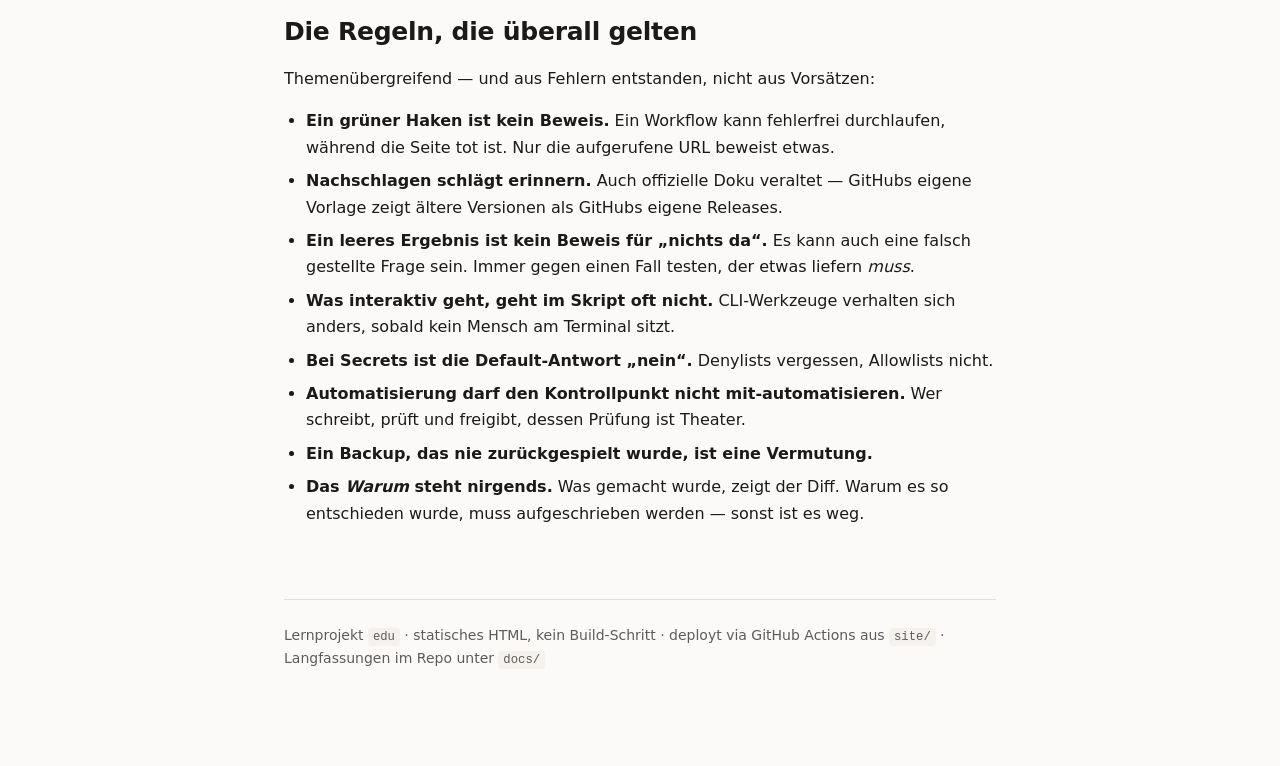
==== commit 40bedb4e: "Drittes Thema: Dotfiles — Konfiguration als Repo Entstanden aus der Frage, ob ~/.claude/ zwecks Date" ====
--- a/site/index.html
+++ b/site/index.html
@@ -48,6 +48,15 @@
       schreibt, die wirklich feuern.
     </p>
     <p class="meta">Claude Code · Skills</p>
+  </a>
+
+  <a class="card" href="dotfiles.html">
+    <h2>Konfiguration ist Wissen</h2>
+    <p>
+      Dotfiles: Warum die persönliche Konfiguration ein Git-Repo verdient, was hinein
+      gehört und was niemals — und warum die Allowlist gegen die Verbotsliste gewinnt.
+    </p>
+    <p class="meta">Dotfiles</p>
   </a>
 
   <div class="card soon">
